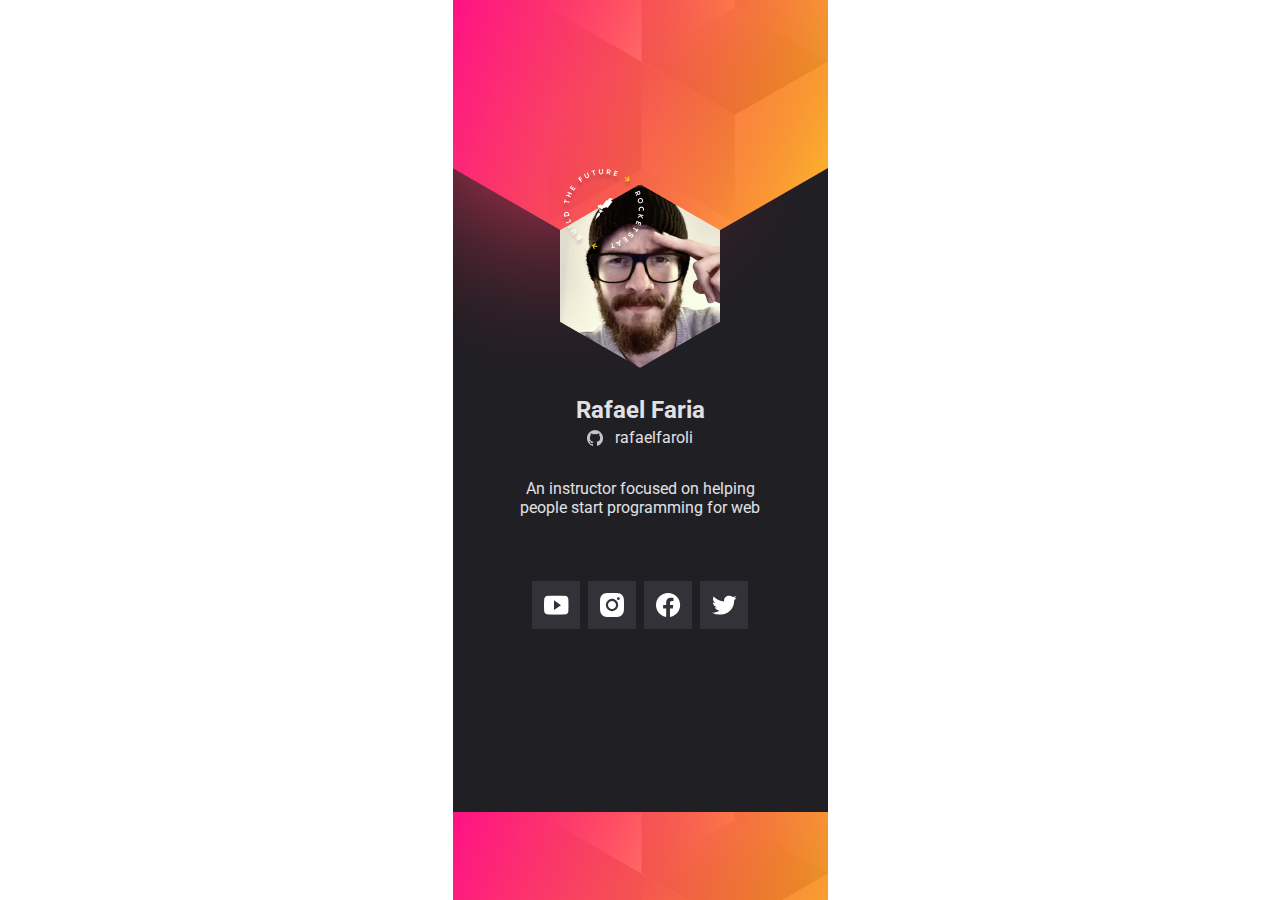
==== index.html @ 05c5ca4d "Arquivos movidos para a pasta raíz" ====
<!DOCTYPE html>
<html lang="pt-br">
  <head>
    <meta charset="UTF-8" />
    <meta http-equiv="X-UA-Compatible" content="IE=edge" />
    <meta name="viewport" content="width=device-width, initial-scale=1.0" />
    <link rel="stylesheet" href="style.css" />
    <link rel="preconnect" href="https://fonts.googleapis.com" />
    <link rel="preconnect" href="https://fonts.gstatic.com" crossorigin />
    <link
      href="https://fonts.googleapis.com/css2?family=Roboto:wght@400;700&display=swap"
      rel="stylesheet"
    />
    <title>Crachá Digital</title>
  </head>
  <body>
    <main>
      <div class="container">
        <div class="img">
          <span>
            <img src="images/build.png" alt="Selo Rocketseat" />
          </span>
          <img src="images/foto.png" alt="Foto de Perfil" id="userImg" />
        </div>
        <h1 id="fullName">Rafael Faria</h1>
        <a href="https://github.com/rafaelfaroli" id="userLink" target="_blank">
          <img src="images/github.png" alt="Logo GitHub" />
          <span id="userLogin">rafaelfaroli</span>
        </a>
        <p id="userBio">
          An instructor focused on helping people start programming for web
        </p>
        <ul id="socialLinks">
          <li class="youtube">
            <a href="https://youtube.com" class="linkitem" target="_blank">
              <img src="images/youtube.svg" alt="Logo YouTube" />
            </a>
          </li>
          <li class="instagram">
            <a href="https://instagram.com" class="linkitem" target="_blank">
              <img src="images/instagram.svg" alt="Logo Instagram" />
            </a>
          </li>
          <li class="facebook">
            <a href="https://facebook.com" class="linkitem" target="_blank">
              <img src="images/facebook.svg" alt="Logo Facebook" />
            </a>
          </li>
          <li class="twitter">
            <a href="https://twitter.com" class="linkitem" target="_blank">
              <img src="images/twitter.svg" alt="Twitter" />
            </a>
          </li>
        </ul>
      </div>
    </main>
    <script src="src.js"></script>
  </body>
</html>
---- style.css ----
* {
  margin: 0;
}

body,
html {
  --cinza: hsla(240, 9%, 89%, 1);
  --preto: hsla(240, 6%, 13%, 1);

  font-family: 'Roboto', sans-serif;
  height: 100%;
  -webkit-font-smoothing: antialiased;
}

body {
  display: grid;
  place-items: center;
}

main {
  background: url(images/background.svg);
  width: 375px;
  height: 100vh;
}

.container {
  max-width: 250px;
  margin: auto;
  text-align: center;
  color: var(--cinza);
}

.img {
  margin: 11.5rem auto 0;
  position: relative;
}

.img span {
  position: absolute;
  top: -15px;
  z-index: 1;
}

/*#fotoperfil {
  width: 10rem;
  height: 11.5rem;
  object-fit: cover;
  clip-path: polygon(50% 0, 100% 25%, 100% 75%, 50% 100%, 0 75%, 0 25%);
}*/

.img > img {
  width: 10rem;
  height: 11.5rem;
  object-fit: cover;
  clip-path: polygon(50% 0, 100% 25%, 100% 75%, 50% 100%, 0 75%, 0 25%);
}

h1 {
  margin-top: 1.5rem;
  font-size: 1.5rem;
}

a {
  color: var(--cinza);
  margin-top: 0.25rem;
  display: flex;
  text-decoration: none;
  justify-content: center;
  align-items: center;
  gap: 0.75rem;
}

p {
  margin-top: 2rem;
}

ul {
  margin-top: 4rem;
  list-style: none;
  display: flex;
  padding: 0;
  justify-content: center;
  gap: 0.5rem;
}

.linkitem {
  margin-top: 0;
}
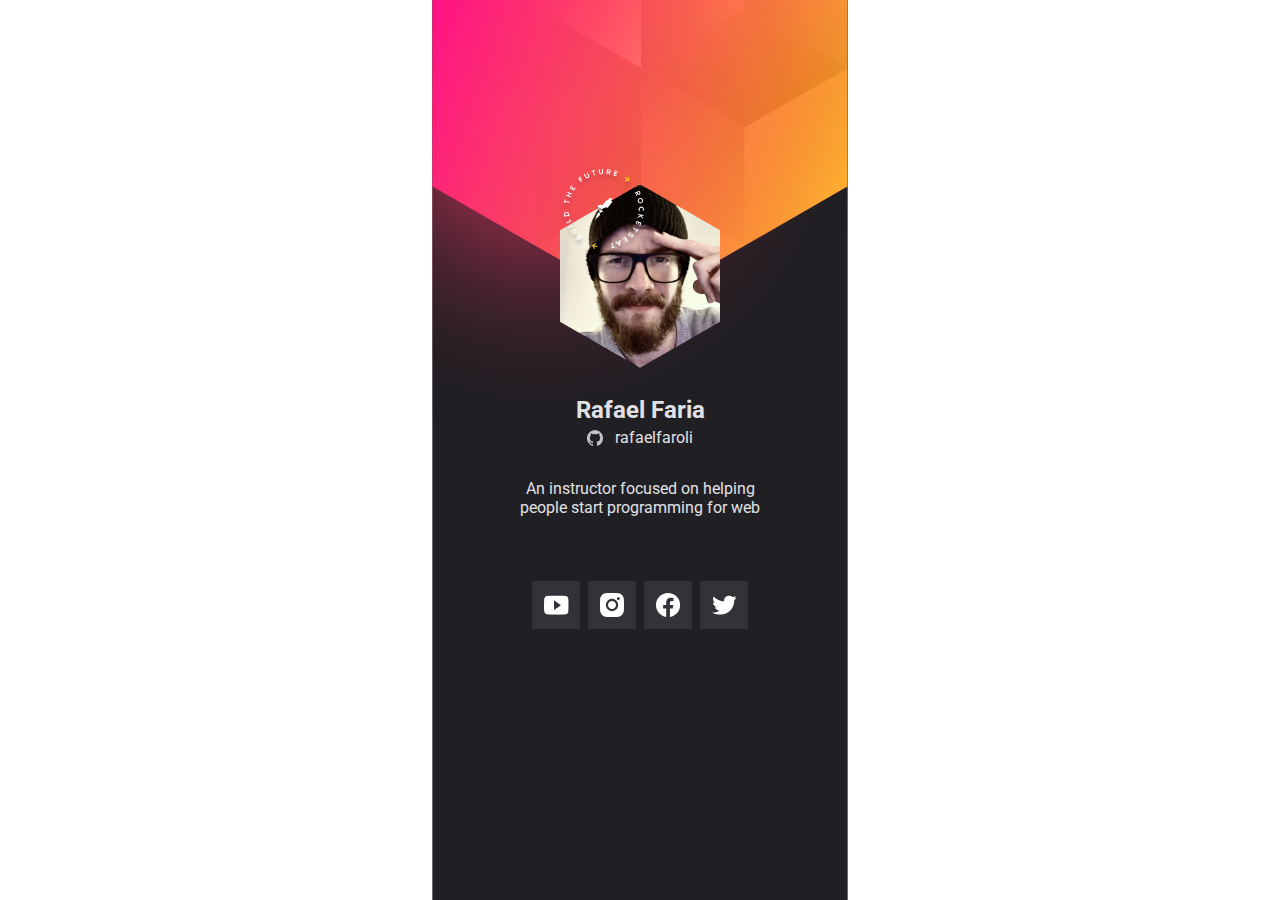
==== commit 565c11b9: "Melhorias de responsividade" ====
--- a/index.html
+++ b/index.html
@@ -2,7 +2,6 @@
 <html lang="pt-br">
   <head>
     <meta charset="UTF-8" />
-    <meta http-equiv="X-UA-Compatible" content="IE=edge" />
     <meta name="viewport" content="width=device-width, initial-scale=1.0" />
     <link rel="stylesheet" href="style.css" />
     <link rel="preconnect" href="https://fonts.googleapis.com" />
--- a/style.css
+++ b/style.css
@@ -18,9 +18,16 @@
 }
 
 main {
-  background: url(images/background.svg);
-  width: 375px;
+  background: url(images/background.svg) no-repeat center/cover;
+  width: 100vw;
   height: 100vh;
+  min-height: 812px;
+}
+
+@media (min-width: 720px) {
+  main {
+    background: url(images/background.svg) no-repeat center/contain;
+  }
 }
 
 .container {
